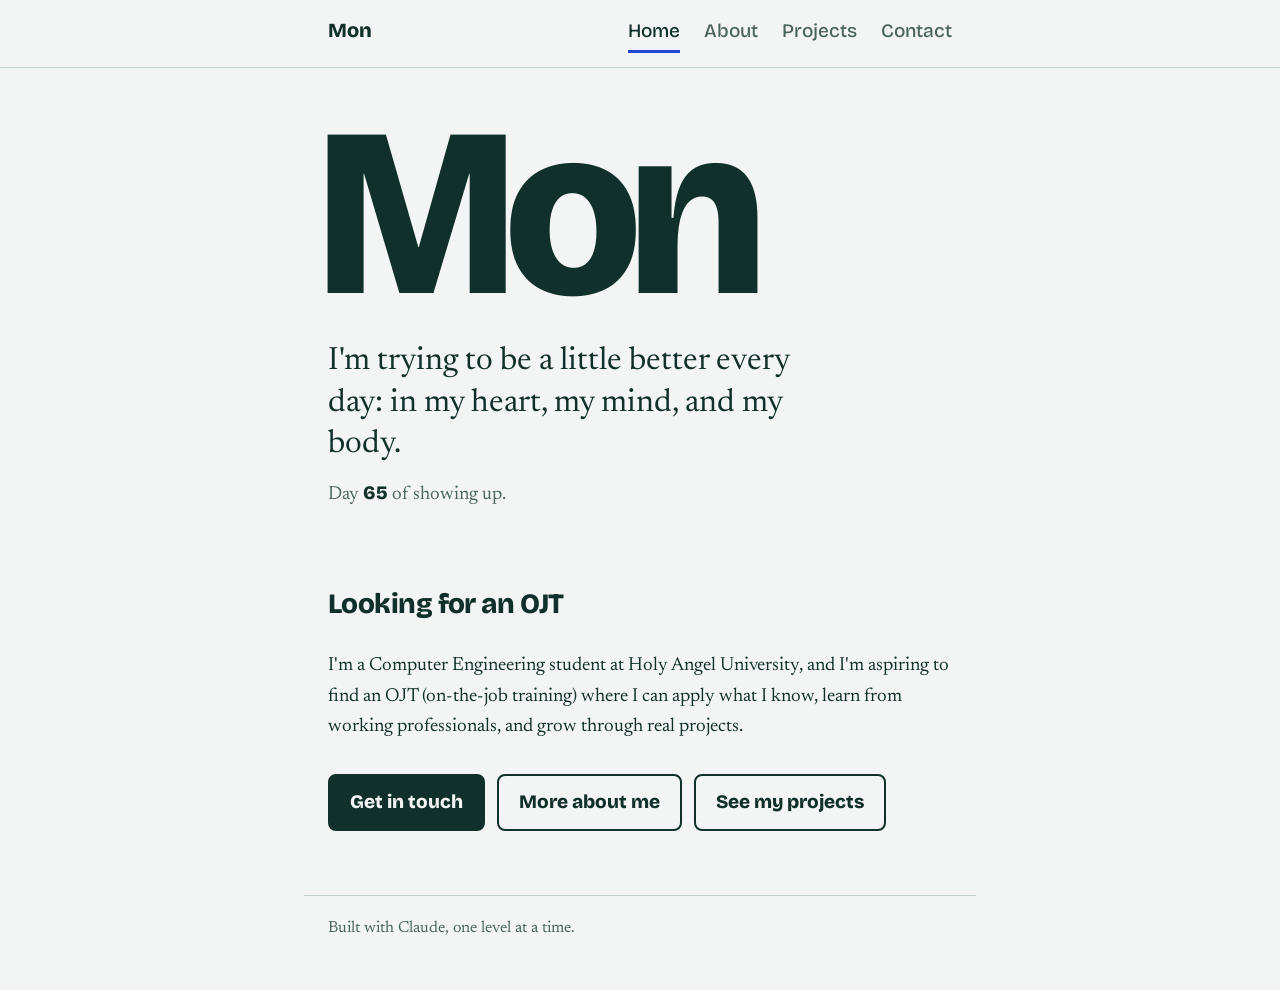
==== index.html @ 2c258e47 "Add files via upload" ====
<!DOCTYPE html>
<html lang="en">
<head>
<meta charset="utf-8">
<meta name="viewport" content="width=device-width, initial-scale=1, viewport-fit=cover">
<title>Mon: a little better every day</title>
<link rel="preconnect" href="https://fonts.googleapis.com">
<link rel="preconnect" href="https://fonts.gstatic.com" crossorigin>
<link href="https://fonts.googleapis.com/css2?family=Bricolage+Grotesque:opsz,wght@12..96,500;12..96,800&family=Newsreader:opsz,wght@6..72,400;6..72,500&display=swap" rel="stylesheet">
<link rel="stylesheet" href="style.css">
</head>
<body>

  <header class="site-nav">
    <nav class="inner" aria-label="Main">
      <a class="brand" href="index.html">Mon</a>
      <a class="link" href="index.html" aria-current="page">Home</a>
      <a class="link" href="about.html">About</a>
      <a class="link" href="projects.html">Projects</a>
      <a class="link" href="contact.html">Contact</a>
    </nav>
  </header>

  <main>
    <section>
      <h1>Mon</h1>
      <p class="lead">I'm trying to be a little better every day: in my heart, my mind, and my body.</p>
      <p class="day">Day <strong id="day-count">1</strong> of showing up.</p>
    </section>

    <section>
      <h2>Looking for an OJT</h2>
      <p>I'm a Computer Engineering student at Holy Angel University, and I'm aspiring to find an OJT (on-the-job training) where I can apply what I know, learn from working professionals, and grow through real projects.</p>
      <div class="buttons">
        <a class="btn primary" href="contact.html">Get in touch</a>
        <a class="btn" href="about.html">More about me</a>
        <a class="btn" href="projects.html">See my projects</a>
      </div>
    </section>
  </main>

  <footer>
    Built with Claude, one level at a time.
  </footer>
  <script src="script.js"></script>
</body>
</html>
---- style.css ----
:root {
  --paper: #F2F5F3;
  --ink: #12302B;
  --muted: #4A645E;
  --line: #C5D1CC;
  --heart: #C93F25;
  --mind: #2447D6;
  --body: #1B7F54;
  --track-empty: #DCE5E1;

  box-sizing: border-box;
  padding-top: env(safe-area-inset-top, 0px);
  padding-bottom: env(safe-area-inset-bottom, 0px);
}
@media (prefers-color-scheme: dark) {
  :root:not([data-theme="light"]) {
    --paper: #0F1C19;
    --ink: #E6F0EC;
    --muted: #9DB5AE;
    --line: #2A3F3A;
    --heart: #FF7A5C;
    --mind: #7D96FF;
    --body: #4FD08F;
    --track-empty: #1D2F2A;
  }
}
:root[data-theme="dark"] {
  --paper: #0F1C19;
  --ink: #E6F0EC;
  --muted: #9DB5AE;
  --line: #2A3F3A;
  --heart: #FF7A5C;
  --mind: #7D96FF;
  --body: #4FD08F;
  --track-empty: #1D2F2A;
}

*, *::before, *::after { box-sizing: inherit; }
html { scroll-padding-top: env(safe-area-inset-top, 0px); }

body {
  margin: 0;
  background: var(--paper);
  color: var(--ink);
  font-family: "Newsreader", Georgia, "Times New Roman", serif;
  font-size: 1.1875rem;
  line-height: 1.6;
}

a { color: inherit; }
a:focus-visible, button:focus-visible {
  outline: 3px solid var(--mind);
  outline-offset: 3px;
}

h1, h2, h3, nav, .btn {
  font-family: "Bricolage Grotesque", "Helvetica Neue", Arial, sans-serif;
}
h1, h2, h3 { margin: 0; }

/* Navigation: the same links on every page */
.site-nav {
  position: sticky;
  top: env(safe-area-inset-top, 0px);
  background: var(--paper);
  border-bottom: 1px solid var(--line);
  z-index: 10;
}
.site-nav .inner {
  max-width: 42rem;
  margin: 0 auto;
  padding: 0.9rem 1.5rem;
  display: flex;
  align-items: baseline;
  flex-wrap: wrap;
  gap: 0.5rem 1.5rem;
}
.brand {
  font-weight: 800;
  font-size: 1.25rem;
  text-decoration: none;
  margin-right: auto;
}
.site-nav a.link {
  text-decoration: none;
  font-weight: 500;
  color: var(--muted);
  padding-bottom: 0.2rem;
  border-bottom: 3px solid transparent;
}
.site-nav a.link:hover { color: var(--ink); }
.site-nav a.link[aria-current="page"] {
  color: var(--ink);
  border-bottom-color: var(--mind);
}

main {
  max-width: 42rem;
  margin: 0 auto;
  padding: 3rem 1.5rem 4rem;
}

/* The one memorable thing: the name, set very large */
h1 {
  font-size: clamp(6.5rem, 30vw, 15rem);
  font-weight: 800;
  line-height: 0.82;
  letter-spacing: -0.045em;
  margin-left: -0.04em;
}

.lead {
  font-size: clamp(1.5rem, 4.4vw, 2rem);
  line-height: 1.3;
  margin: 1.75rem 0 0.75rem;
  max-width: 30rem;
}

.day { color: var(--muted); margin: 0; }
.day strong {
  color: var(--ink);
  font-family: "Bricolage Grotesque", "Helvetica Neue", Arial, sans-serif;
  font-weight: 800;
}

section { margin-top: 4.5rem; }
main > section:first-child { margin-top: 0; }

h2 {
  font-size: 1.75rem;
  font-weight: 800;
  letter-spacing: -0.02em;
  margin-bottom: 1.5rem;
}
h2.page-title {
  font-size: clamp(2.5rem, 9vw, 4rem);
  line-height: 1;
  letter-spacing: -0.03em;
  margin-bottom: 1.25rem;
}

.track {
  border-left: 6px solid var(--line);
  padding: 0.25rem 0 0.25rem 1.25rem;
  margin-bottom: 1.75rem;
}
.track h3 { font-size: 1.25rem; font-weight: 800; }
.track p { margin: 0.25rem 0 0; max-width: 32rem; }
.track.heart { border-left-color: var(--heart); }
.track.mind  { border-left-color: var(--mind); }
.track.body  { border-left-color: var(--body); }

.buttons { display: flex; flex-wrap: wrap; gap: 0.75rem; margin-top: 2rem; }
.btn {
  display: inline-block;
  font-weight: 800;
  text-decoration: none;
  padding: 0.7rem 1.25rem;
  border-radius: 0.5rem;
  border: 2px solid var(--ink);
}
.btn.primary { background: var(--ink); color: var(--paper); }
.btn:hover { opacity: 0.85; }

.contact-list { list-style: none; padding: 0; margin: 2rem 0 0; }
.contact-list li { padding: 1rem 0 1rem 1.25rem; border-left: 6px solid var(--line); margin-bottom: 1.25rem; }
.contact-list li:nth-child(1) { border-left-color: var(--mind); }
.contact-list li:nth-child(2) { border-left-color: var(--body); }
.contact-list .label { display: block; color: var(--muted); font-size: 1rem; }
.contact-list a { font-family: "Bricolage Grotesque", "Helvetica Neue", Arial, sans-serif; font-weight: 800; font-size: 1.35rem; word-break: break-word; }

.levels {
  display: flex;
  gap: 0.35rem;
  list-style: none;
  padding: 0;
  margin: 1.5rem 0 0.75rem;
  align-items: center;
}
.levels li { flex: 1; height: 0.7rem; border-radius: 999px; background: var(--track-empty); }
.levels li.done { background: var(--mind); }
.levels .more {
  flex: 0 0 auto;
  height: auto;
  background: none;
  font-family: "Bricolage Grotesque", "Helvetica Neue", Arial, sans-serif;
  font-weight: 800;
  font-size: 1.5rem;
  line-height: 1;
  color: var(--muted);
  padding-left: 0.25rem;
}
.levels-note { color: var(--muted); margin: 0; }

footer {
  max-width: 42rem;
  margin: 0 auto;
  padding: 1.25rem 1.5rem 3rem;
  border-top: 1px solid var(--line);
  color: var(--muted);
  font-size: 1rem;
}
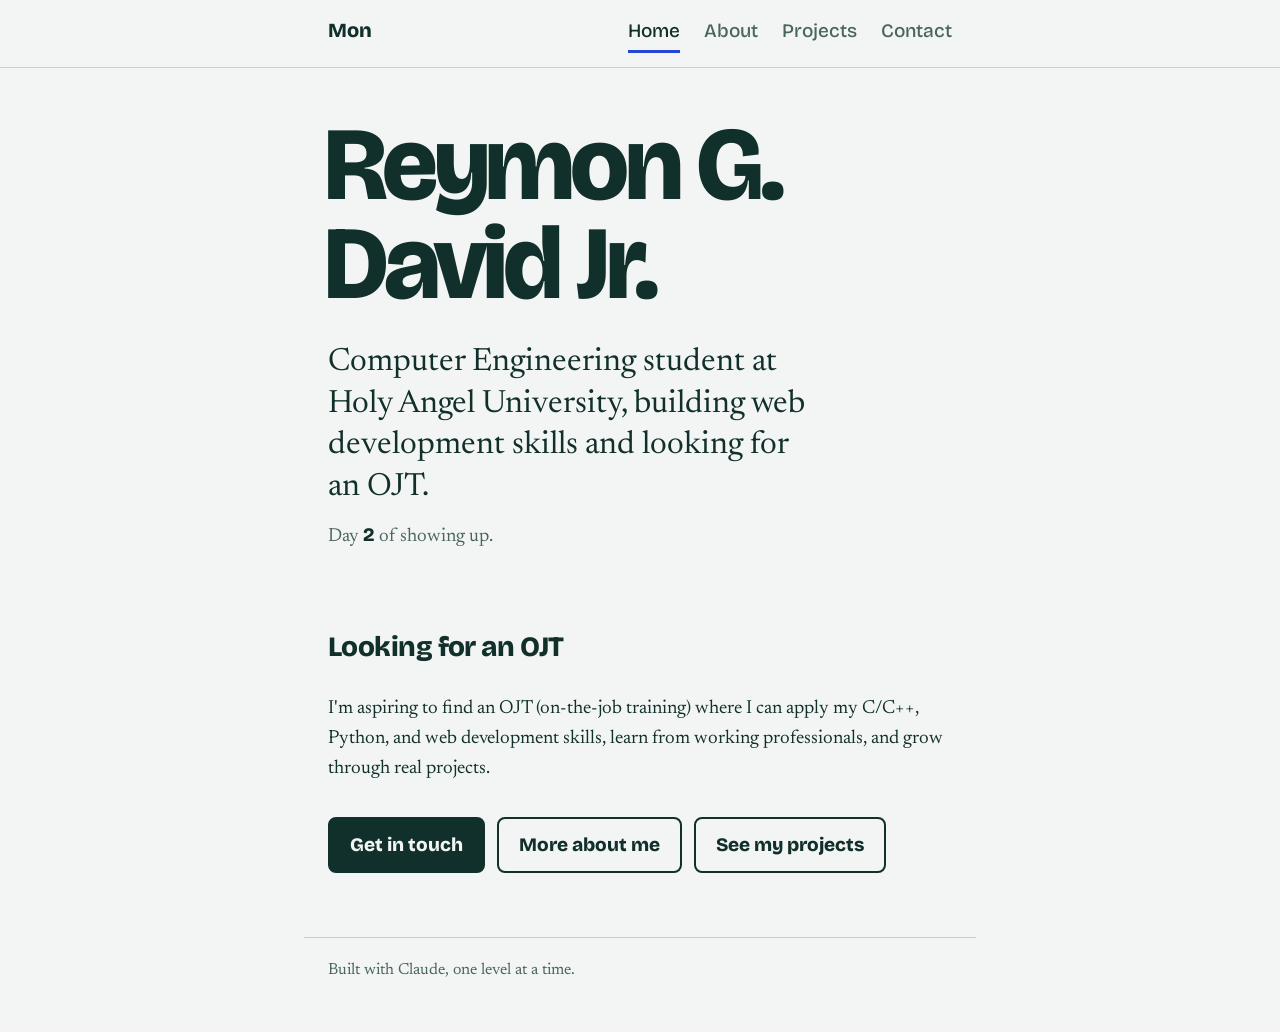
==== commit db3d27dd: "Add files via upload" ====
--- a/index.html
+++ b/index.html
@@ -23,14 +23,14 @@
 
   <main>
     <section>
-      <h1>Mon</h1>
-      <p class="lead">I'm trying to be a little better every day: in my heart, my mind, and my body.</p>
+      <h1>Reymon G.<br>David Jr.</h1>
+      <p class="lead">Computer Engineering student at Holy Angel University, building web development skills and looking for an OJT.</p>
       <p class="day">Day <strong id="day-count">1</strong> of showing up.</p>
     </section>
 
     <section>
       <h2>Looking for an OJT</h2>
-      <p>I'm a Computer Engineering student at Holy Angel University, and I'm aspiring to find an OJT (on-the-job training) where I can apply what I know, learn from working professionals, and grow through real projects.</p>
+      <p>I'm aspiring to find an OJT (on-the-job training) where I can apply my C/C++, Python, and web development skills, learn from working professionals, and grow through real projects.</p>
       <div class="buttons">
         <a class="btn primary" href="contact.html">Get in touch</a>
         <a class="btn" href="about.html">More about me</a>
--- a/style.css
+++ b/style.css
@@ -102,10 +102,10 @@
 
 /* The one memorable thing: the name, set very large */
 h1 {
-  font-size: clamp(6.5rem, 30vw, 15rem);
-  font-weight: 800;
-  line-height: 0.82;
-  letter-spacing: -0.045em;
+  font-size: clamp(3.25rem, 15vw, 6.5rem);
+  font-weight: 800;
+  line-height: 0.95;
+  letter-spacing: -0.04em;
   margin-left: -0.04em;
 }
 
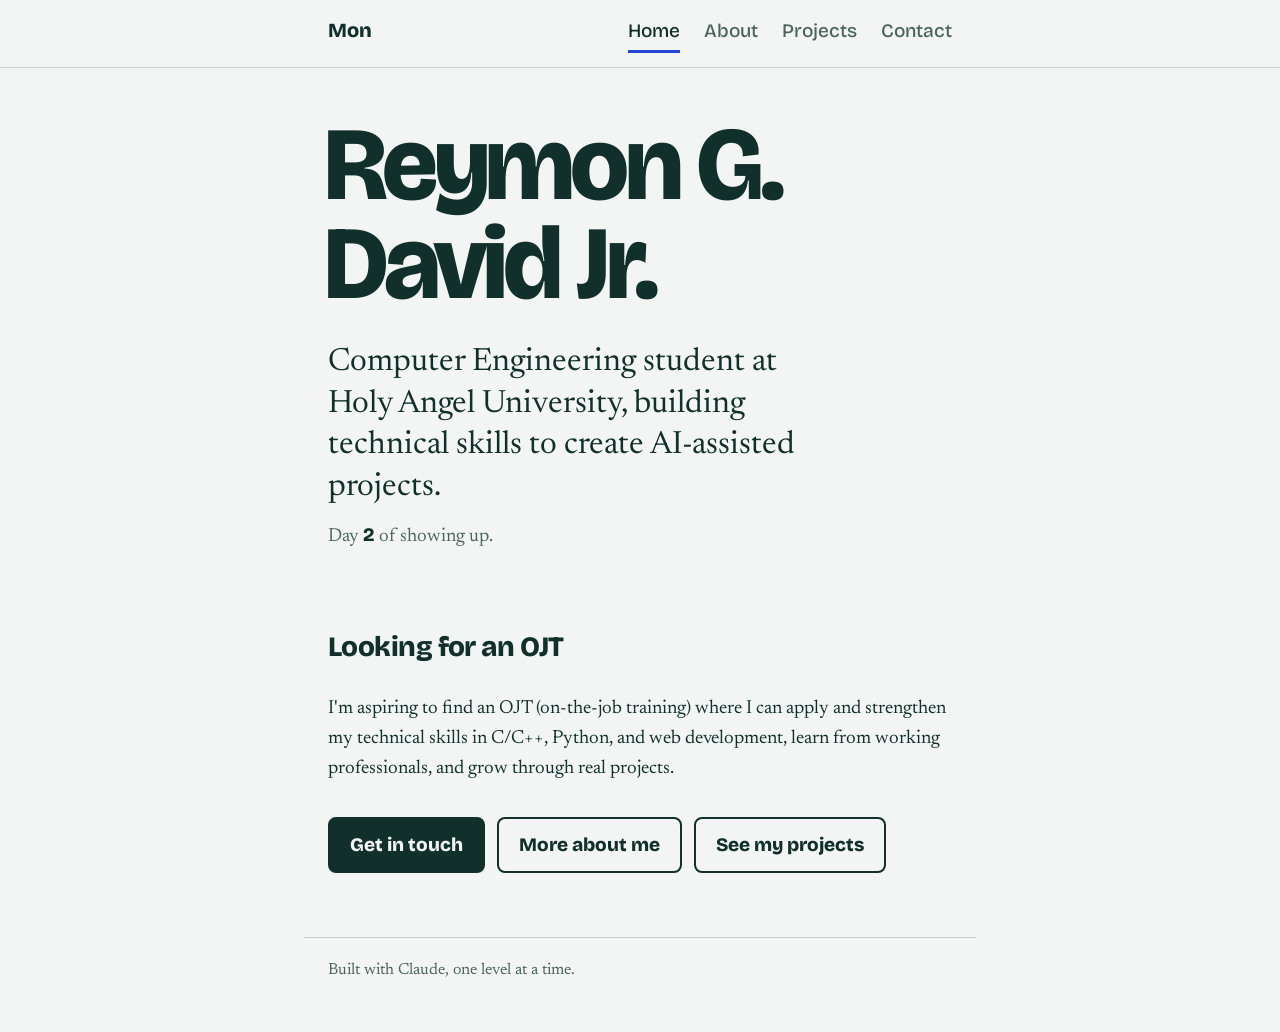
==== commit e185a454: "Add files via upload" ====
--- a/index.html
+++ b/index.html
@@ -24,13 +24,13 @@
   <main>
     <section>
       <h1>Reymon G.<br>David Jr.</h1>
-      <p class="lead">Computer Engineering student at Holy Angel University, building web development skills and looking for an OJT.</p>
+      <p class="lead">Computer Engineering student at Holy Angel University, building technical skills to create AI-assisted projects.</p>
       <p class="day">Day <strong id="day-count">1</strong> of showing up.</p>
     </section>
 
     <section>
       <h2>Looking for an OJT</h2>
-      <p>I'm aspiring to find an OJT (on-the-job training) where I can apply my C/C++, Python, and web development skills, learn from working professionals, and grow through real projects.</p>
+      <p>I'm aspiring to find an OJT (on-the-job training) where I can apply and strengthen my technical skills in C/C++, Python, and web development, learn from working professionals, and grow through real projects.</p>
       <div class="buttons">
         <a class="btn primary" href="contact.html">Get in touch</a>
         <a class="btn" href="about.html">More about me</a>
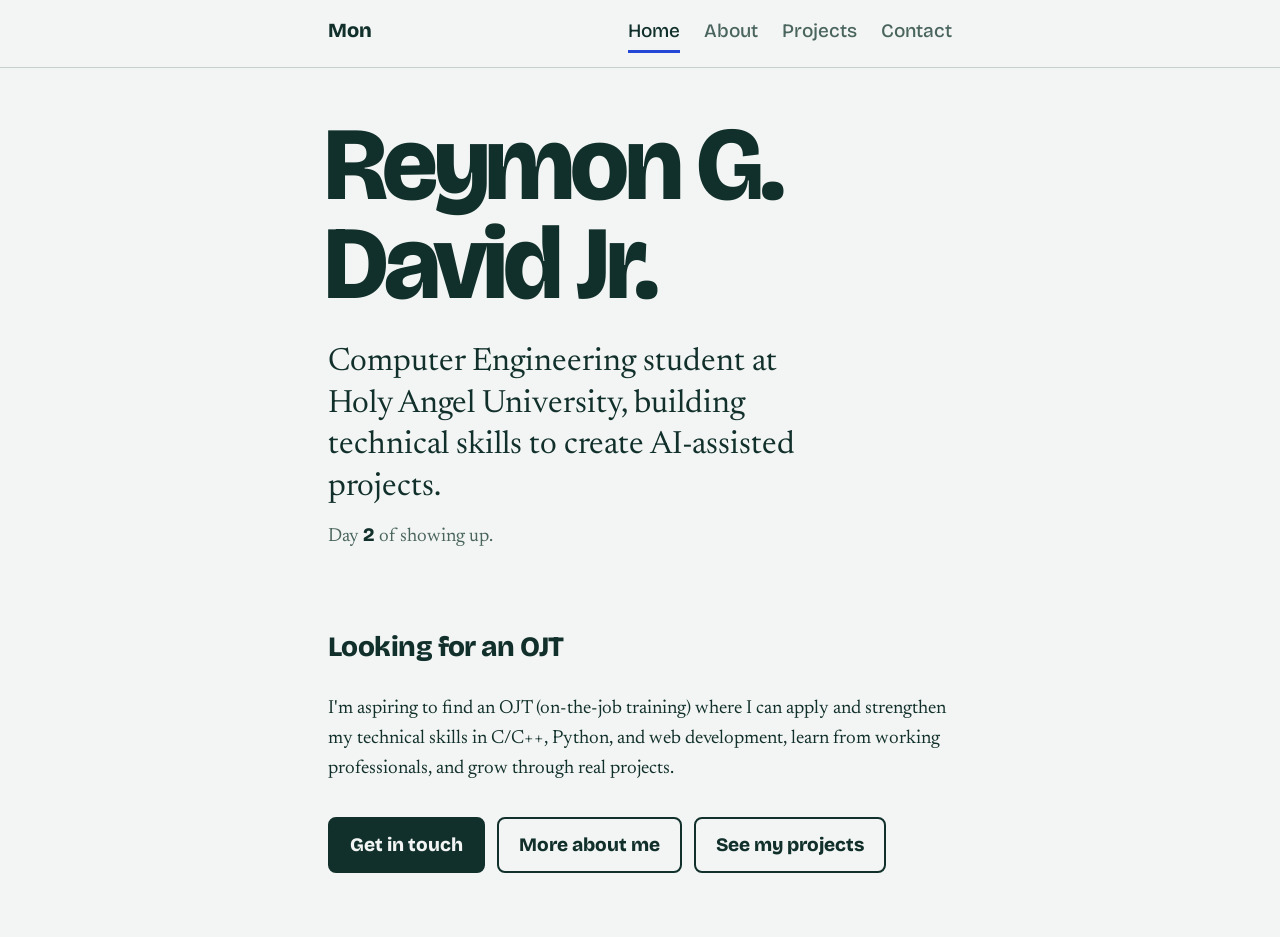
==== commit 7e92df97: "Add files via upload" ====
--- a/index.html
+++ b/index.html
@@ -6,7 +6,7 @@
 <title>Mon: a little better every day</title>
 <link rel="preconnect" href="https://fonts.googleapis.com">
 <link rel="preconnect" href="https://fonts.gstatic.com" crossorigin>
-<link href="https://fonts.googleapis.com/css2?family=Bricolage+Grotesque:opsz,wght@12..96,500;12..96,800&family=Newsreader:opsz,wght@6..72,400;6..72,500&display=swap" rel="stylesheet">
+<link href="https://fonts.googleapis.com/css2?family=Bricolage+Grotesque:opsz,wght@12..96,500;12..96,800&family=Newsreader:ital,opsz,wght@0,6..72,400;0,6..72,500;1,6..72,400&display=swap" rel="stylesheet">
 <link rel="stylesheet" href="style.css">
 </head>
 <body>
@@ -39,9 +39,6 @@
     </section>
   </main>
 
-  <footer>
-    Built with Claude, one level at a time.
-  </footer>
   <script src="script.js"></script>
 </body>
 </html>
--- a/style.css
+++ b/style.css
@@ -146,6 +146,7 @@
 }
 .track h3 { font-size: 1.25rem; font-weight: 800; }
 .track p { margin: 0.25rem 0 0; max-width: 32rem; }
+.track .quote { font-style: italic; color: var(--muted); }
 .track.heart { border-left-color: var(--heart); }
 .track.mind  { border-left-color: var(--mind); }
 .track.body  { border-left-color: var(--body); }
@@ -169,34 +170,19 @@
 .contact-list .label { display: block; color: var(--muted); font-size: 1rem; }
 .contact-list a { font-family: "Bricolage Grotesque", "Helvetica Neue", Arial, sans-serif; font-weight: 800; font-size: 1.35rem; word-break: break-word; }
 
-.levels {
-  display: flex;
-  gap: 0.35rem;
-  list-style: none;
-  padding: 0;
-  margin: 1.5rem 0 0.75rem;
-  align-items: center;
+
+
+.day + .day { margin-top: 0.75rem; }
+
+/* Projects page */
+.project h3 {
+  font-size: 1.25rem;
+  font-weight: 800;
+  margin: 2.5rem 0 0.75rem;
 }
-.levels li { flex: 1; height: 0.7rem; border-radius: 999px; background: var(--track-empty); }
-.levels li.done { background: var(--mind); }
-.levels .more {
-  flex: 0 0 auto;
-  height: auto;
-  background: none;
-  font-family: "Bricolage Grotesque", "Helvetica Neue", Arial, sans-serif;
-  font-weight: 800;
-  font-size: 1.5rem;
-  line-height: 1;
-  color: var(--muted);
-  padding-left: 0.25rem;
+.plain-list { max-width: 34rem; padding-left: 1.25rem; margin: 0; }
+.plain-list li { margin-bottom: 0.6rem; }
+code {
+  font-family: ui-monospace, Consolas, "Courier New", monospace;
+  font-size: 0.9em;
 }
-.levels-note { color: var(--muted); margin: 0; }
-
-footer {
-  max-width: 42rem;
-  margin: 0 auto;
-  padding: 1.25rem 1.5rem 3rem;
-  border-top: 1px solid var(--line);
-  color: var(--muted);
-  font-size: 1rem;
-}
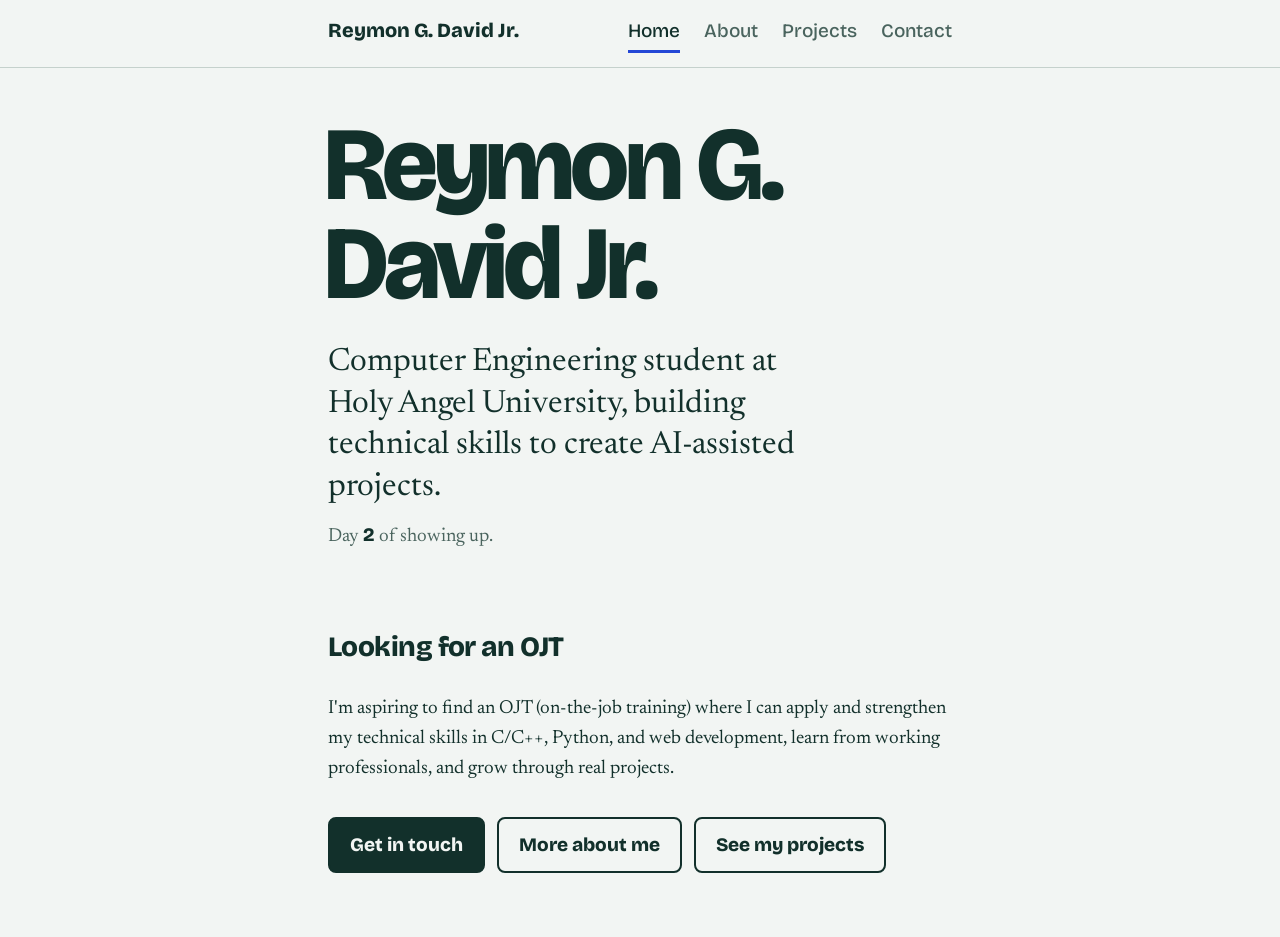
==== commit cbc7ff17: "Add files via upload" ====
--- a/index.html
+++ b/index.html
@@ -3,7 +3,13 @@
 <head>
 <meta charset="utf-8">
 <meta name="viewport" content="width=device-width, initial-scale=1, viewport-fit=cover">
-<title>Mon: a little better every day</title>
+<title>Reymon G. David Jr. | Computer Engineering Student</title>
+<meta name="description" content="Reymon G. David Jr. is a Computer Engineering student at Holy Angel University, building technical skills to create AI-assisted projects and looking for an OJT.">
+<meta property="og:type" content="website">
+<meta property="og:title" content="Reymon G. David Jr. | Computer Engineering Student">
+<meta property="og:description" content="Reymon G. David Jr. is a Computer Engineering student at Holy Angel University, building technical skills to create AI-assisted projects and looking for an OJT.">
+<meta property="og:url" content="https://reymondved.github.io/">
+<link rel="icon" href="data:image/svg+xml,%3Csvg xmlns='http://www.w3.org/2000/svg' viewBox='0 0 64 64'%3E%3Crect width='64' height='64' rx='14' fill='%232447D6'/%3E%3Ctext x='32' y='43' font-size='30' font-weight='800' text-anchor='middle' fill='white' font-family='Arial,Helvetica,sans-serif'%3ERD%3C/text%3E%3C/svg%3E">
 <link rel="preconnect" href="https://fonts.googleapis.com">
 <link rel="preconnect" href="https://fonts.gstatic.com" crossorigin>
 <link href="https://fonts.googleapis.com/css2?family=Bricolage+Grotesque:opsz,wght@12..96,500;12..96,800&family=Newsreader:ital,opsz,wght@0,6..72,400;0,6..72,500;1,6..72,400&display=swap" rel="stylesheet">
@@ -13,7 +19,7 @@
 
   <header class="site-nav">
     <nav class="inner" aria-label="Main">
-      <a class="brand" href="index.html">Mon</a>
+      <a class="brand" href="index.html">Reymon G. David Jr.</a>
       <a class="link" href="index.html" aria-current="page">Home</a>
       <a class="link" href="about.html">About</a>
       <a class="link" href="projects.html">Projects</a>
--- a/style.css
+++ b/style.css
@@ -89,7 +89,7 @@
   border-bottom: 3px solid transparent;
 }
 .site-nav a.link:hover { color: var(--ink); }
-.site-nav a.link[aria-current="page"] {
+.site-nav a.link[aria-current] {
   color: var(--ink);
   border-bottom-color: var(--mind);
 }
@@ -132,7 +132,8 @@
   letter-spacing: -0.02em;
   margin-bottom: 1.5rem;
 }
-h2.page-title {
+.page-title {
+  margin-left: 0;
   font-size: clamp(2.5rem, 9vw, 4rem);
   line-height: 1;
   letter-spacing: -0.03em;
@@ -174,15 +175,62 @@
 
 .day + .day { margin-top: 0.75rem; }
 
-/* Projects page */
-.project h3 {
-  font-size: 1.25rem;
-  font-weight: 800;
-  margin: 2.5rem 0 0.75rem;
-}
+/* Projects pages */
 .plain-list { max-width: 34rem; padding-left: 1.25rem; margin: 0; }
 .plain-list li { margin-bottom: 0.6rem; }
 code {
   font-family: ui-monospace, Consolas, "Courier New", monospace;
   font-size: 0.9em;
 }
+
+section.detail { margin-top: 3rem; }
+
+.breadcrumb {
+  color: var(--muted);
+  font-size: 1rem;
+  margin-bottom: 2rem;
+}
+.breadcrumb a { color: inherit; }
+.breadcrumb [aria-current="page"] { color: var(--ink); }
+
+.project-card {
+  display: block;
+  text-decoration: none;
+  border-left: 6px solid var(--mind);
+  padding: 0.25rem 0 0.25rem 1.25rem;
+}
+.project-card .label { display: block; color: var(--muted); font-size: 1rem; }
+.project-card h2 { margin: 0.1rem 0 0.5rem; }
+.project-card p { margin: 0 0 0.75rem; max-width: 32rem; }
+.project-card .more {
+  font-family: "Bricolage Grotesque", "Helvetica Neue", Arial, sans-serif;
+  font-weight: 800;
+  text-decoration: underline;
+  text-underline-offset: 0.25rem;
+}
+.project-card:hover h2 { text-decoration: underline; text-underline-offset: 0.3rem; }
+
+
+/* The first block under the breadcrumb sits close to it */
+.breadcrumb + section { margin-top: 0; }
+
+/* Skills list */
+.skills { margin: 0; max-width: 34rem; }
+.skills div {
+  display: grid;
+  grid-template-columns: 9rem 1fr;
+  gap: 0.25rem 1rem;
+  padding: 0.7rem 0;
+  border-top: 1px solid var(--line);
+}
+.skills div:last-child { border-bottom: 1px solid var(--line); }
+.skills dt { font-family: "Bricolage Grotesque", "Helvetica Neue", Arial, sans-serif; font-weight: 800; }
+.skills dd { margin: 0; }
+
+/* Small screens: the name gets its own row, the menu sits below it */
+@media (max-width: 640px) {
+  .site-nav { position: static; }
+  .site-nav .inner { padding-left: 1rem; padding-right: 1rem; gap: 0.5rem 1rem; }
+  .brand { flex-basis: 100%; font-size: 1.1rem; }
+  .site-nav a.link { font-size: 1rem; }
+}
